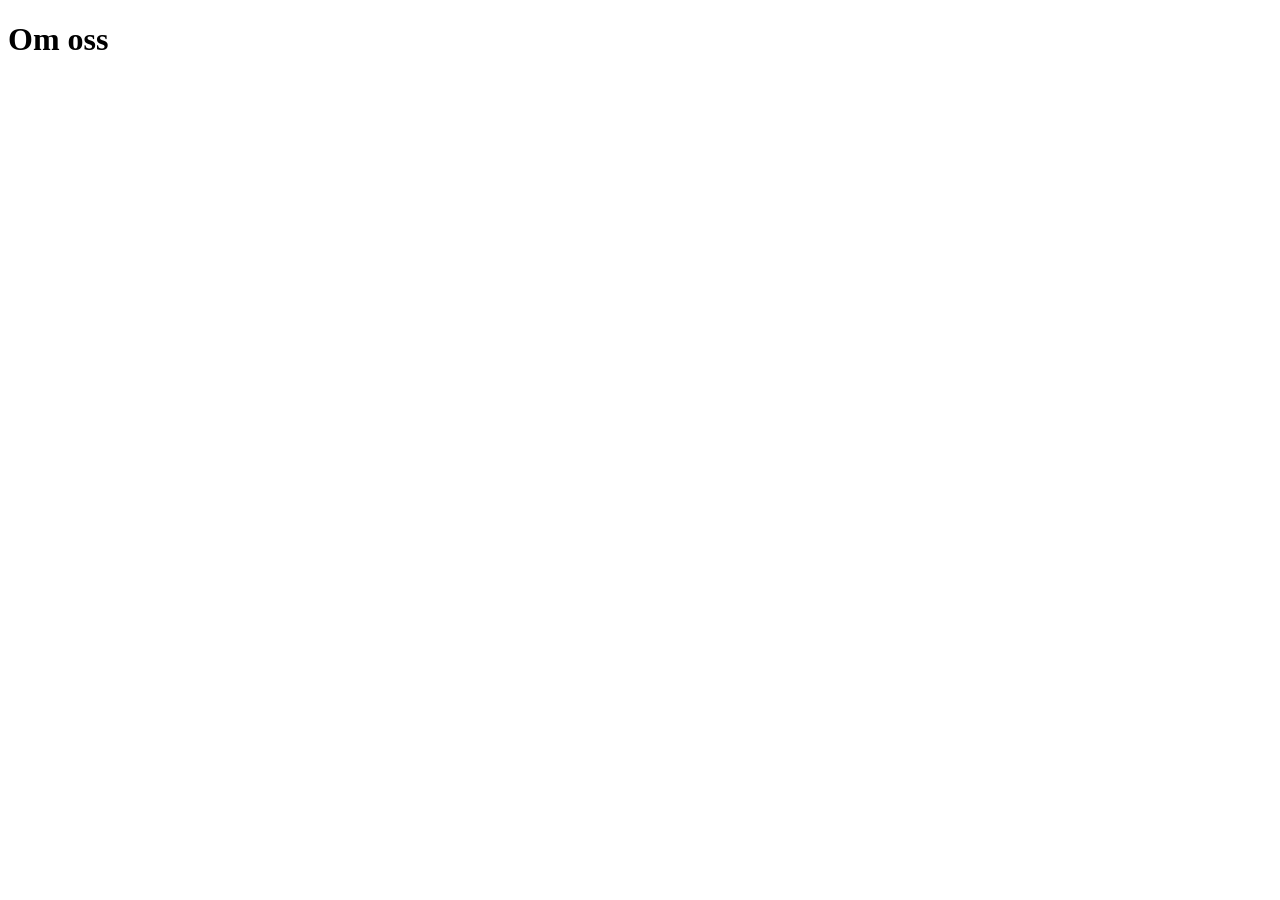
==== about.html @ 1a189626 "Add files via upload" ====
<!doctype html>
<html lang="en">
  <head>
    <meta charset="UTF-8" />
    <meta name="viewport" content="width=, initial-scale=1.0" />
    <title>Document</title>
  </head>
  <body>
    <h1>Om oss</h1>
  </body>
</html>
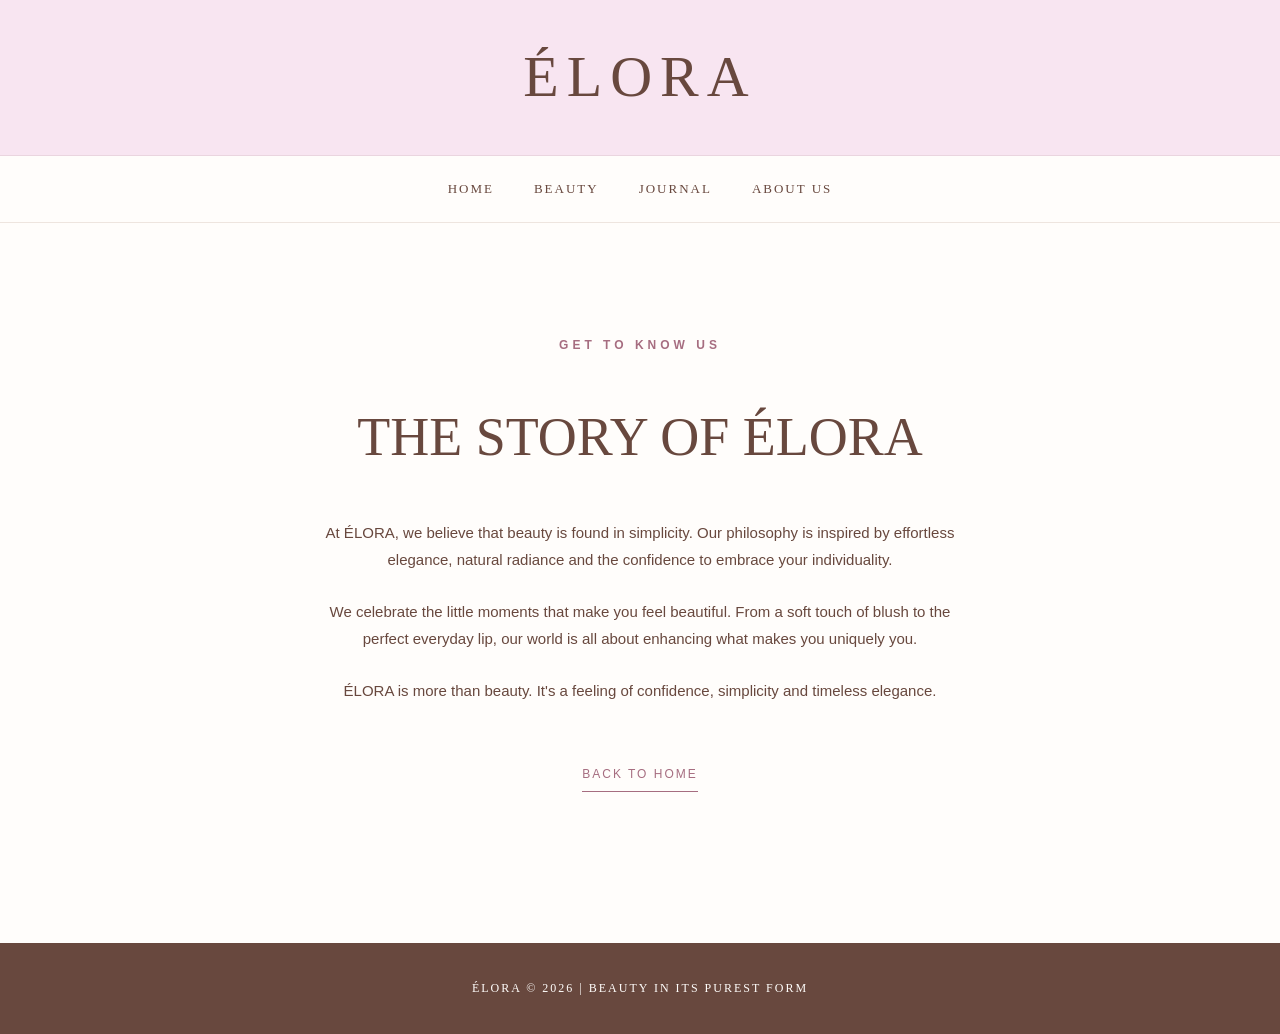
==== commit 8172330c: "Update About Us page" ====
--- a/about.html
+++ b/about.html
@@ -2,10 +2,97 @@
 <html lang="en">
   <head>
     <meta charset="UTF-8" />
-    <meta name="viewport" content="width=, initial-scale=1.0" />
-    <title>Document</title>
+    <meta name="viewport" content="width=device-width, initial-scale=1.0" />
+    <title>About Us | ÉLORA</title>
+    <link rel="stylesheet" href="style.css" />
+    <style>
+      .about-page {
+        background-color: #fffdfb;
+        min-height: 80vh;
+        padding: 100px 24px;
+        text-align: center;
+        color: #68483e;
+      }
+
+      .about-page .eyebrow {
+        font-size: 12px;
+        letter-spacing: 4px;
+        color: #a66d80;
+        margin-bottom: 22px;
+      }
+
+      .about-page h1 {
+        font-family: Georgia, serif;
+        font-size: clamp(32px, 5vw, 54px);
+        font-weight: normal;
+        margin-bottom: 35px;
+      }
+
+      .about-page .about-text {
+        max-width: 650px;
+        margin: 0 auto;
+        font-size: 16px;
+        line-height: 2;
+      }
+
+      .about-page .about-text p {
+        margin-bottom: 25px;
+      }
+
+      .about-page .back-link {
+        display: inline-block;
+        margin-top: 35px;
+        color: #a66d80;
+        text-decoration: none;
+        letter-spacing: 2px;
+        font-size: 12px;
+        border-bottom: 1px solid #a66d80;
+        padding-bottom: 6px;
+      }
+    </style>
   </head>
+
   <body>
-    <h1>Om oss</h1>
+    <header>
+      <h1>ÉLORA</h1>
+    </header>
+
+    <nav class="main-nav" aria-label="Main navigation">
+      <a href="index.html">HOME</a>
+      <a href="index.html#beauty">BEAUTY</a>
+      <a href="index.html#journal">JOURNAL</a>
+      <a href="about.html">ABOUT US</a>
+    </nav>
+
+    <main class="about-page">
+      <p class="eyebrow">GET TO KNOW US</p>
+
+      <h1>THE STORY OF ÉLORA</h1>
+
+      <div class="about-text">
+        <p>
+          At ÉLORA, we believe that beauty is found in simplicity. Our
+          philosophy is inspired by effortless elegance, natural radiance and
+          the confidence to embrace your individuality.
+        </p>
+
+        <p>
+          We celebrate the little moments that make you feel beautiful. From a
+          soft touch of blush to the perfect everyday lip, our world is all
+          about enhancing what makes you uniquely you.
+        </p>
+
+        <p>
+          ÉLORA is more than beauty. It's a feeling of confidence, simplicity
+          and timeless elegance.
+        </p>
+      </div>
+
+      <a href="index.html" class="back-link">BACK TO HOME</a>
+    </main>
+
+    <footer>
+      <p>ÉLORA © 2026 | BEAUTY IN ITS PUREST FORM</p>
+    </footer>
   </body>
 </html>
--- a/style.css
+++ b/style.css
@@ -0,0 +1,622 @@
+/* =====================================
+   ÈLORA – BEAUTY & MAKEUP
+   ===================================== */
+
+/* FÄRGPALETT */
+
+:root {
+  --ljusrosa: #f8e5f1;
+  --chokladbrun: #68483e;
+  --cremevitt: #fffdfb;
+  --dustyrose: #a66d80;
+  --mjukrosa: #f5edf0;
+  --beige: #eee5df;
+}
+
+/* GRUNDINSTÄLLNINGAR */
+
+* {
+  box-sizing: border-box;
+}
+
+html {
+  scroll-behavior: smooth;
+}
+
+body {
+  margin: 0;
+  background-color: var(--cremevitt);
+  color: var(--chokladbrun);
+  font-family: Arial, Helvetica, sans-serif;
+  line-height: 1.7;
+}
+
+/* HEADER & LOGOTYP */
+
+header {
+  background-color: var(--ljusrosa);
+  text-align: center;
+  padding: 28px 20px;
+  border-bottom: 1px solid #ead5df;
+}
+
+header h1 {
+  margin: 0;
+  font-family: Georgia, "Times New Roman", serif;
+  font-size: 58px;
+  font-weight: normal;
+  letter-spacing: 8px;
+  color: var(--chokladbrun);
+}
+
+/* NAVIGATION */
+
+.main-nav {
+  display: flex;
+  justify-content: center;
+  align-items: center;
+  flex-wrap: wrap;
+  gap: 40px;
+  padding: 22px;
+  background-color: var(--cremevitt);
+  border-bottom: 1px solid var(--beige);
+}
+
+.main-nav a {
+  color: var(--chokladbrun);
+  text-decoration: none;
+  font-family: Georgia, serif;
+  font-size: 13px;
+  letter-spacing: 2px;
+  transition: color 0.3s ease;
+}
+
+.main-nav a:hover {
+  color: var(--dustyrose);
+}
+
+/* ALLMÄNNA RUBRIKER */
+
+h2 {
+  font-family: Georgia, "Times New Roman", serif;
+  font-size: clamp(34px, 5vw, 58px);
+  font-weight: normal;
+  line-height: 1.2;
+  color: var(--dustyrose);
+  margin: 20px 0;
+}
+
+h3 {
+  font-family: Georgia, serif;
+  font-size: 23px;
+  font-weight: normal;
+  color: var(--chokladbrun);
+}
+
+p {
+  font-size: 15px;
+  line-height: 1.8;
+}
+
+/* SMÅ RUBRIKER */
+
+.eyebrow {
+  font-size: 12px;
+  letter-spacing: 3px;
+  text-transform: uppercase;
+  color: var(--dustyrose);
+  font-weight: bold;
+}
+
+/* =====================================
+   STARTSIDA / HERO
+   ===================================== */
+
+.hero {
+  min-height: 570px;
+  padding: 120px 20px;
+  display: flex;
+  flex-direction: column;
+  justify-content: center;
+  align-items: center;
+  text-align: center;
+
+  background: linear-gradient(135deg, #fffdfb 0%, #f8e5f1 55%, #eee5df 100%);
+}
+
+.hero h2 {
+  font-size: clamp(42px, 6vw, 76px);
+  max-width: 850px;
+}
+
+.hero p {
+  max-width: 520px;
+  margin: 15px auto 30px;
+}
+
+/* KNAPPAR */
+
+.button {
+  display: inline-block;
+  padding: 15px 35px;
+  background-color: var(--chokladbrun);
+  color: white;
+  text-decoration: none;
+  font-size: 12px;
+  letter-spacing: 2px;
+  border: 1px solid var(--chokladbrun);
+  transition: all 0.3s ease;
+}
+
+.button:hover {
+  background-color: var(--dustyrose);
+  border-color: var(--dustyrose);
+  color: white;
+}
+
+/* =====================================
+   PRODUKTSEKTION
+   ===================================== */
+
+.beauty-section {
+  padding: 100px 8%;
+  text-align: center;
+  background-color: var(--cremevitt);
+}
+
+.beauty-section h2 {
+  margin-bottom: 15px;
+}
+
+.product-grid {
+  display: grid;
+  grid-template-columns: repeat(3, 1fr);
+  gap: 30px;
+  max-width: 1200px;
+  margin: 55px auto 0;
+}
+
+/* PRODUKTKORT */
+
+.product-card {
+  background-color: var(--mjukrosa);
+  padding: 55px 25px;
+  min-height: 280px;
+  display: flex;
+  flex-direction: column;
+  justify-content: center;
+  align-items: center;
+  transition:
+    transform 0.3s ease,
+    box-shadow 0.3s ease;
+}
+
+.product-card:nth-child(2) {
+  background-color: var(--beige);
+}
+
+.product-card:nth-child(3) {
+  background-color: var(--ljusrosa);
+}
+
+.product-card:hover {
+  transform: translateY(-8px);
+  box-shadow: 0 15px 35px rgba(104, 72, 62, 0.12);
+}
+
+.product-card h3 {
+  font-size: 25px;
+  letter-spacing: 1px;
+}
+
+.product-card p {
+  font-size: 14px;
+  max-width: 230px;
+}
+
+/* =====================================
+   BEAUTY JOURNAL
+   ===================================== */
+
+.journal-section {
+  padding: 100px 8%;
+  background-color: var(--mjukrosa);
+  text-align: center;
+}
+
+.article-grid {
+  display: grid;
+  grid-template-columns: repeat(3, 1fr);
+  gap: 30px;
+  max-width: 1200px;
+  margin: 55px auto 0;
+}
+
+.article-grid article {
+  background-color: var(--cremevitt);
+  padding: 55px 30px;
+  min-height: 300px;
+  transition: transform 0.3s ease;
+}
+
+.article-grid article:hover {
+  transform: translateY(-6px);
+}
+
+.article-grid h3 {
+  font-size: 24px;
+}
+
+.article-grid p {
+  font-size: 14px;
+  margin-bottom: 25px;
+}
+
+.article-grid a {
+  color: var(--dustyrose);
+  text-decoration: none;
+  font-size: 12px;
+  letter-spacing: 2px;
+  border-bottom: 1px solid var(--dustyrose);
+  padding-bottom: 5px;
+}
+
+.article-grid a:hover {
+  color: var(--chokladbrun);
+}
+
+/* =====================================
+   NYHETSBREV
+   ===================================== */
+
+.newsletter {
+  background-color: var(--ljusrosa);
+  padding: 100px 20px;
+  text-align: center;
+}
+
+.newsletter h2 {
+  color: var(--chokladbrun);
+}
+
+.newsletter p {
+  margin-bottom: 30px;
+}
+
+.newsletter form {
+  display: flex;
+  justify-content: center;
+  align-items: center;
+  flex-wrap: wrap;
+  gap: 12px;
+  max-width: 600px;
+  margin: auto;
+}
+
+.newsletter label {
+  width: 100%;
+  font-size: 13px;
+}
+
+.newsletter input {
+  padding: 16px;
+  border: 1px solid #d8bfc9;
+  background-color: white;
+  font-size: 14px;
+  width: 280px;
+  max-width: 100%;
+}
+
+.newsletter button {
+  padding: 17px 28px;
+  background-color: var(--chokladbrun);
+  color: white;
+  border: none;
+  cursor: pointer;
+  font-size: 12px;
+  letter-spacing: 1px;
+  transition: background-color 0.3s ease;
+}
+
+.newsletter button:hover {
+  background-color: var(--dustyrose);
+}
+
+#form-message {
+  margin-top: 20px;
+  font-size: 14px;
+}
+
+/* =====================================
+   SIDFOT
+   ===================================== */
+
+footer {
+  background-color: var(--chokladbrun);
+  color: var(--cremevitt);
+  padding: 35px 20px;
+  text-align: center;
+}
+
+footer p {
+  font-family: Georgia, serif;
+  font-size: 12px;
+  letter-spacing: 2px;
+  margin: 0;
+}
+
+/* =====================================
+   BILDER
+   ===================================== */
+
+img {
+  max-width: 100%;
+  height: auto;
+  display: block;
+}
+
+/* =====================================
+   MOBILANPASSNING
+   ===================================== */
+
+@media (max-width: 768px) {
+  header h1 {
+    font-size: 40px;
+    letter-spacing: 5px;
+  }
+
+  .main-nav {
+    gap: 18px;
+    padding: 18px 10px;
+  }
+
+  .main-nav a {
+    font-size: 11px;
+    letter-spacing: 1px;
+  }
+
+  .hero {
+    min-height: 450px;
+    padding: 80px 20px;
+  }
+
+  .hero h2 {
+    font-size: 43px;
+  }
+
+  .beauty-section,
+  .journal-section {
+    padding: 70px 20px;
+  }
+
+  .product-grid,
+  .article-grid {
+    grid-template-columns: 1fr;
+    max-width: 450px;
+    gap: 20px;
+  }
+
+  .newsletter {
+    padding: 70px 20px;
+  }
+
+  .newsletter form {
+    flex-direction: column;
+  }
+
+  .newsletter input,
+  .newsletter button {
+    width: 100%;
+    max-width: 350px;
+  }
+}
+/* ÈLORA – STOR KAMPANJBILD */
+
+.hero-image {
+  background-image: url("images/elora-hero.png");
+  background-size: cover;
+  background-position: center;
+  background-repeat: no-repeat;
+
+  min-height: 650px;
+
+  display: flex;
+  align-items: center;
+  justify-content: center;
+  text-align: center;
+}
+
+.hero-content {
+  max-width: 650px;
+  padding: 40px;
+}
+
+/* ÈLORA – BEAUTY JOURNAL ARTIKELSIDA */
+
+.journal-article {
+  background-color: #faf6f4;
+  padding: 90px 20px 110px;
+  text-align: center;
+}
+
+.journal-article .eyebrow {
+  color: #b78391;
+  letter-spacing: 3px;
+  font-size: 12px;
+  margin-bottom: 20px;
+}
+
+.journal-article h2 {
+  font-family: Georgia, serif;
+  font-size: 36px;
+  font-weight: normal;
+  color: #67483e;
+  margin-bottom: 20px;
+}
+
+.article-intro {
+  color: #795f57;
+  font-size: 15px;
+  margin-bottom: 45px;
+}
+
+.article-image {
+  display: block;
+  width: 100%;
+  max-width: 850px;
+  max-height: 650px;
+  object-fit: cover;
+  margin: 0 auto 60px;
+}
+
+.article-content {
+  max-width: 680px;
+  margin: 0 auto;
+  text-align: left;
+}
+
+.article-content h3 {
+  font-family: Georgia, serif;
+  font-size: 28px;
+  font-weight: normal;
+  color: #67483e;
+  margin: 40px 0 20px;
+}
+
+.article-content p {
+  font-size: 16px;
+  line-height: 1.9;
+  color: #65554e;
+  margin-bottom: 24px;
+}
+
+.article-content a {
+  display: inline-block;
+  margin-top: 35px;
+  color: #a66f7e;
+  text-decoration: none;
+  font-size: 12px;
+  letter-spacing: 2px;
+  border-bottom: 1px solid #a66f7e;
+  padding-bottom: 6px;
+}
+
+.article-content a:hover {
+  color: #67483e;
+}
+/* Tillbaka till Journal */
+.back-to-journal {
+  display: block;
+  width: fit-content;
+  margin: 45px auto 0;
+  color: #b77c91;
+  font-size: 12px;
+  font-weight: 600;
+  letter-spacing: 1.5px;
+  text-decoration: none;
+  border-bottom: 1px solid #b77c91;
+  padding-bottom: 5px;
+}
+
+.back-to-journal:hover {
+  color: #6b4a40;
+  border-bottom-color: #6b4a40;
+}
+
+/* ÈLORA - Produktsida */
+
+.product-detail {
+  display: grid;
+  grid-template-columns: 1fr 1fr;
+  gap: 70px;
+  max-width: 1150px;
+  margin: 80px auto;
+  padding: 30px;
+  align-items: center;
+}
+
+.product-detail-image img {
+  width: 100%;
+  display: block;
+  border-radius: 4px;
+}
+
+.product-detail-info h2 {
+  font-family: Georgia, serif;
+  font-size: 42px;
+  color: #68483f;
+  margin: 15px 0;
+}
+
+.product-price {
+  font-size: 20px;
+  color: #68483f;
+  margin-bottom: 30px;
+}
+
+.product-description {
+  line-height: 1.9;
+  margin-bottom: 25px;
+}
+
+.add-to-bag {
+  display: block;
+  width: 100%;
+  background-color: #68483f;
+  color: white;
+  border: none;
+  padding: 18px;
+  margin-top: 35px;
+  cursor: pointer;
+  letter-spacing: 2px;
+  font-size: 12px;
+  transition: background-color 0.3s;
+}
+
+.add-to-bag:hover {
+  background-color: #a87678;
+}
+
+.back-to-beauty {
+  display: inline-block;
+  margin-top: 30px;
+  color: #b8798c;
+  text-decoration: none;
+  font-size: 12px;
+  letter-spacing: 1px;
+}
+
+.back-to-beauty:hover {
+  text-decoration: underline;
+}
+
+@media (max-width: 768px) {
+  .product-detail {
+    grid-template-columns: 1fr;
+    gap: 30px;
+    margin: 30px auto;
+    padding: 20px;
+  }
+
+  .product-detail-info h2 {
+    font-size: 32px;
+  }
+}
+.product-link {
+  display: block;
+  color: inherit;
+  text-decoration: none;
+}
+
+.product-link:hover img {
+  opacity: 0.9;
+  transition: opacity 0.3s ease;
+}
+.product-card h3 a {
+  color: inherit;
+  text-decoration: none;
+}
+
+.product-card h3 a:hover {
+  color: #a66d80;
+}
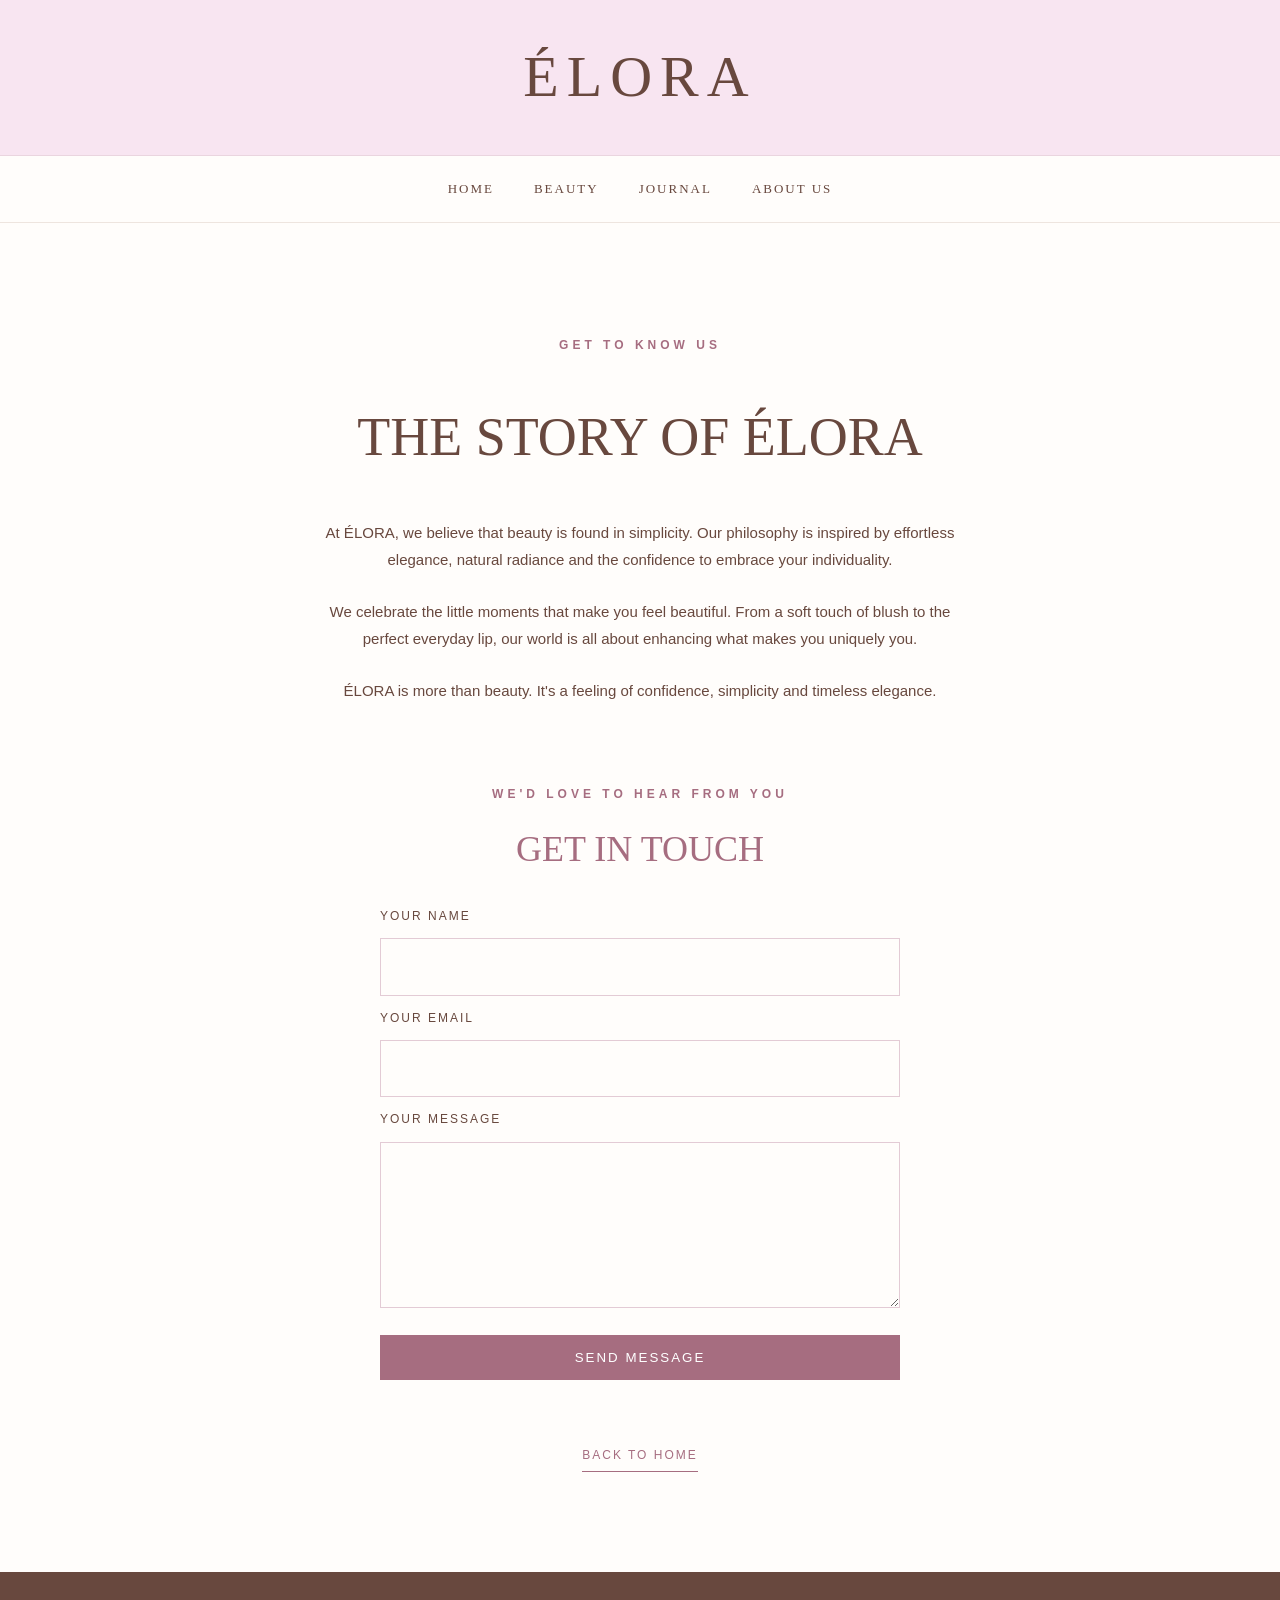
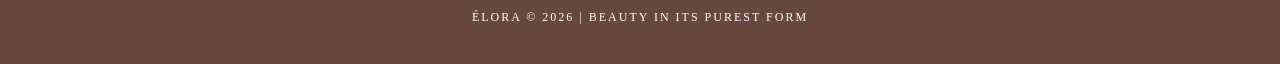
==== commit c584e534: "Update About Us contact form" ====
--- a/about.html
+++ b/about.html
@@ -49,6 +49,62 @@
         border-bottom: 1px solid #a66d80;
         padding-bottom: 6px;
       }
+
+      .contact-section {
+        max-width: 520px;
+        margin: 80px auto 30px;
+        text-align: center;
+      }
+
+      .contact-section h2 {
+        font-family: Georgia, serif;
+        font-size: 36px;
+        font-weight: normal;
+        margin-bottom: 35px;
+      }
+
+      #contact-form {
+        display: flex;
+        flex-direction: column;
+        gap: 12px;
+        text-align: left;
+      }
+
+      #contact-form label {
+        font-size: 12px;
+        letter-spacing: 2px;
+        color: #68483e;
+      }
+
+      #contact-form input,
+      #contact-form textarea {
+        width: 100%;
+        box-sizing: border-box;
+        padding: 14px;
+        border: 1px solid #e3cbd5;
+        background: #fffdfb;
+        color: #68483e;
+        font: inherit;
+      }
+
+      #contact-form button {
+        margin-top: 15px;
+        padding: 15px;
+        border: none;
+        background: #a66d80;
+        color: white;
+        letter-spacing: 2px;
+        cursor: pointer;
+      }
+
+      #contact-form button:hover {
+        background: #68483e;
+      }
+
+      #contact-confirmation {
+        margin-top: 20px;
+        color: #68483e;
+      }
     </style>
   </head>
 
@@ -88,11 +144,50 @@
         </p>
       </div>
 
+      <section class="contact-section">
+        <p class="eyebrow">WE'D LOVE TO HEAR FROM YOU</p>
+        <h2>GET IN TOUCH</h2>
+
+        <form id="contact-form">
+          <label for="contact-name">YOUR NAME</label>
+          <input type="text" id="contact-name" name="name" required />
+
+          <label for="contact-email">YOUR EMAIL</label>
+          <input type="email" id="contact-email" name="email" required />
+
+          <label for="contact-message">YOUR MESSAGE</label>
+          <textarea
+            id="contact-message"
+            name="message"
+            rows="5"
+            required
+          ></textarea>
+
+          <button type="submit">SEND MESSAGE</button>
+        </form>
+
+        <p id="contact-confirmation" aria-live="polite"></p>
+      </section>
+
       <a href="index.html" class="back-link">BACK TO HOME</a>
     </main>
 
     <footer>
       <p>ÉLORA © 2026 | BEAUTY IN ITS PUREST FORM</p>
     </footer>
+
+    <script>
+      const contactForm = document.getElementById("contact-form");
+      const confirmation = document.getElementById("contact-confirmation");
+
+      contactForm.addEventListener("submit", function (event) {
+        event.preventDefault();
+
+        confirmation.textContent =
+          "Thank you for your message! We'll be in touch soon. ♡";
+
+        contactForm.reset();
+      });
+    </script>
   </body>
 </html>
